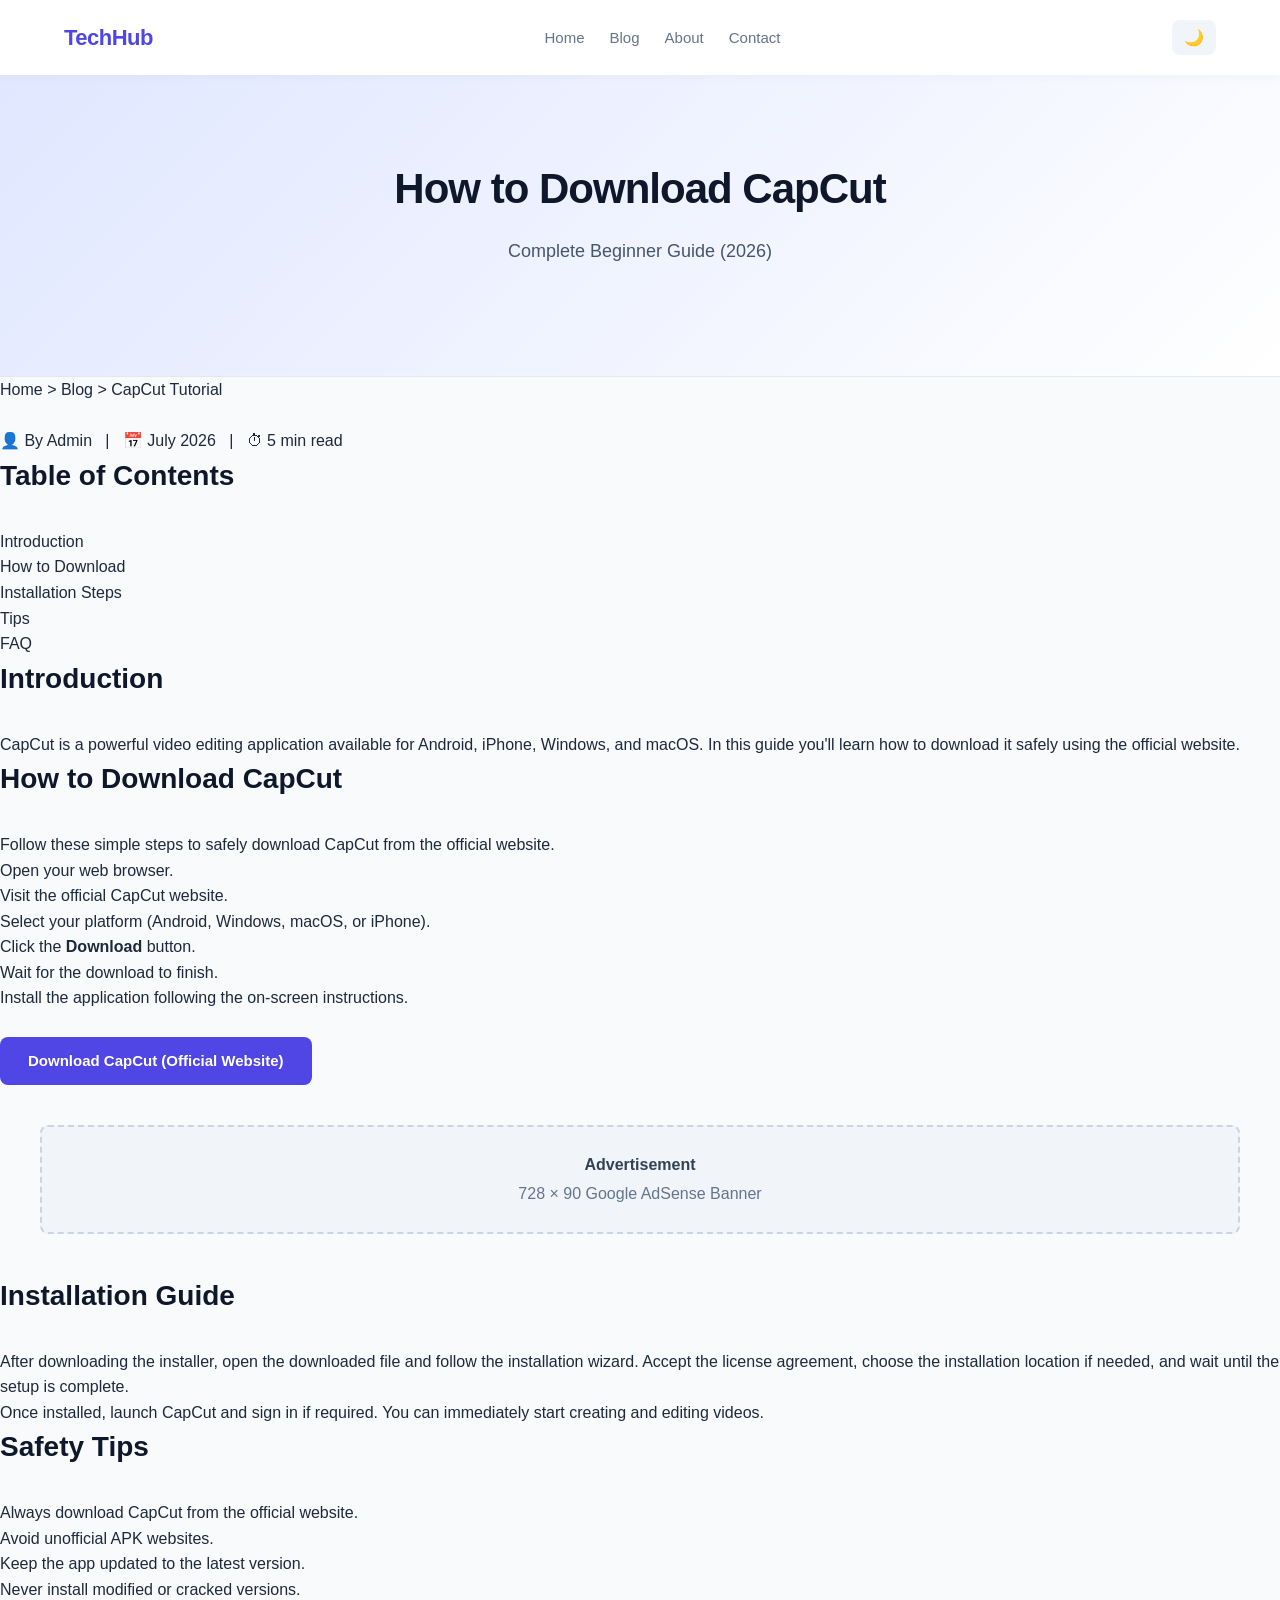
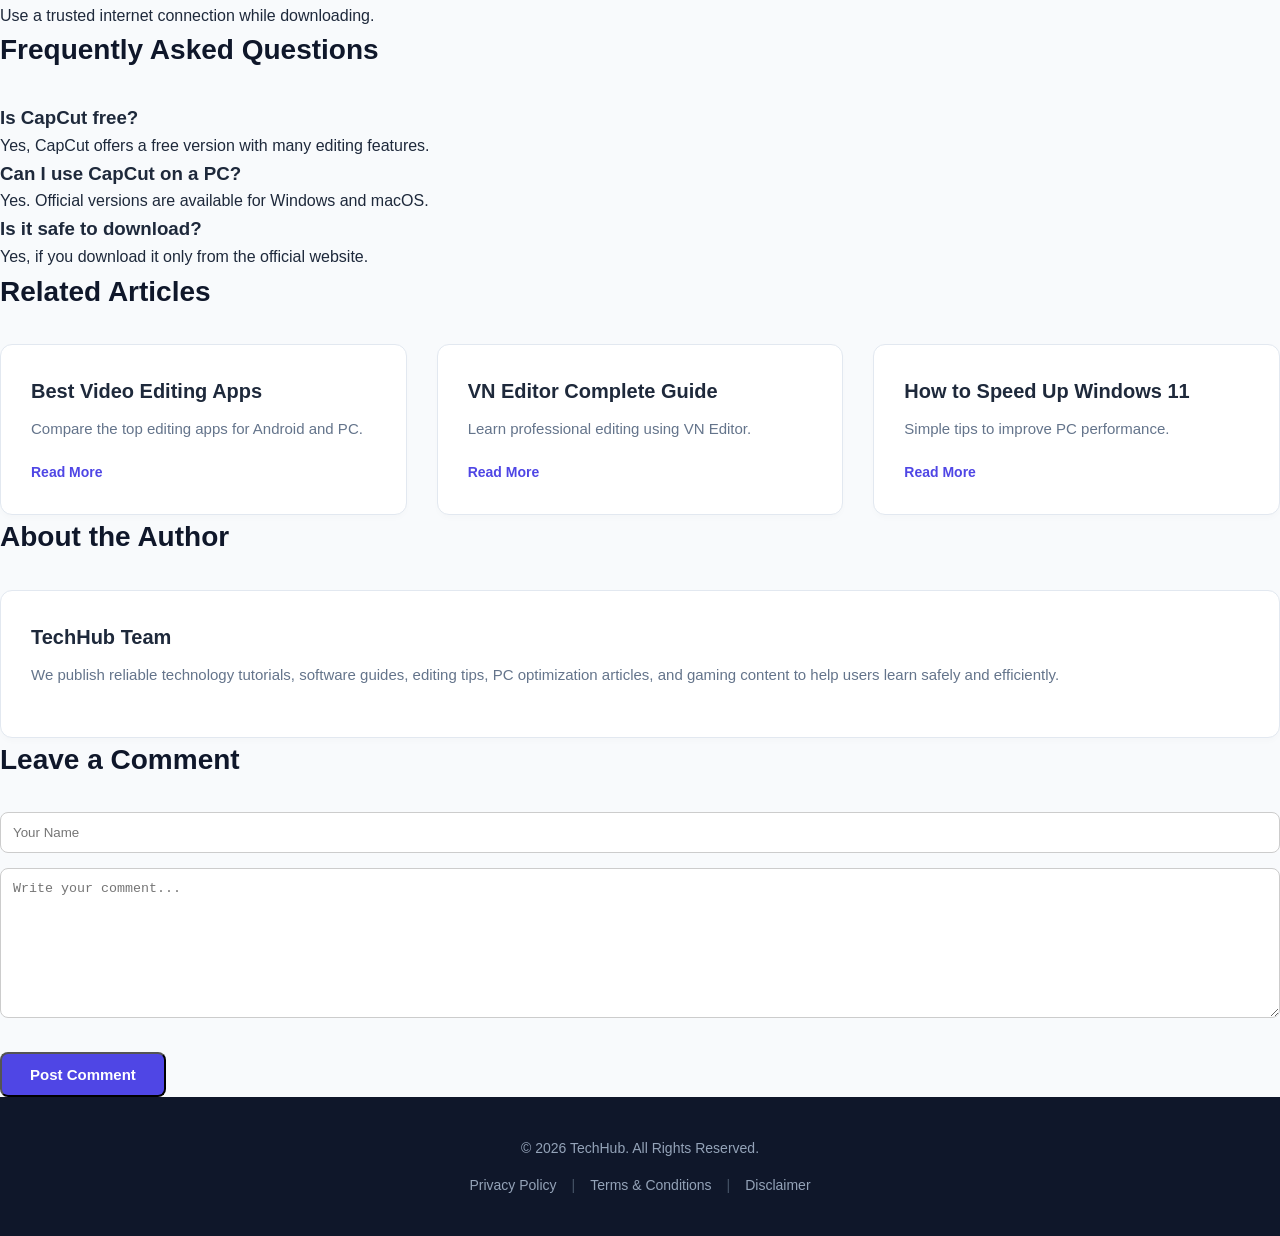
==== post.html @ 94b4a047 "post" ====
<!DOCTYPE html>
<html lang="en">

<head>

<meta charset="UTF-8">
<meta name="viewport" content="width=device-width, initial-scale=1.0">

<title>How to Download CapCut - TechHub</title>

<meta name="description" content="Learn how to safely download CapCut from the official website.">

<link rel="stylesheet" href="style.css">

</head>

<body>

<header>

<div class="logo">
TechHub
</div>

<nav>

<ul>

<li><a href="index.html">Home</a></li>

<li><a href="blog.html">Blog</a></li>

<li><a href="about.html">About</a></li>

<li><a href="contact.html">Contact</a></li>

</ul>

</nav>

<button id="themeToggle">
🌙
</button>

</header>

<section class="hero">

<h1>How to Download CapCut</h1>

<p>
Complete Beginner Guide (2026)
</p>

</section>

<section>

<p>

<a href="index.html">Home</a>

>

<a href="blog.html">Blog</a>

>

CapCut Tutorial

</p>

<br>

<p>

👤 By Admin

&nbsp;&nbsp;|&nbsp;&nbsp;

📅 July 2026

&nbsp;&nbsp;|&nbsp;&nbsp;

⏱ 5 min read

</p>

</section>

<section>

<h2>
Table of Contents
</h2>

<ol>

<li><a href="#intro">Introduction</a></li>

<li><a href="#download">How to Download</a></li>

<li><a href="#install">Installation Steps</a></li>

<li><a href="#tips">Tips</a></li>

<li><a href="#faq">FAQ</a></li>

</ol>

</section>

<section id="intro">

<h2>
Introduction
</h2>

<p>

CapCut is a powerful video editing application available for Android, iPhone, Windows, and macOS. In this guide you'll learn how to download it safely using the official website.

</p>

</section>
<section id="download">

<h2>How to Download CapCut</h2>

<p>

Follow these simple steps to safely download CapCut from the official website.

</p>

<ol>

<li>Open your web browser.</li>

<li>Visit the official CapCut website.</li>

<li>Select your platform (Android, Windows, macOS, or iPhone).</li>

<li>Click the <strong>Download</strong> button.</li>

<li>Wait for the download to finish.</li>

<li>Install the application following the on-screen instructions.</li>

</ol>

<br>

<a href="https://www.capcut.com/download"
target="_blank"
class="btn">

Download CapCut (Official Website)

</a>

</section>

<section class="ad-box">

<h3>Advertisement</h3>

<p>

728 × 90 Google AdSense Banner

</p>

</section>

<section id="install">

<h2>Installation Guide</h2>

<p>

After downloading the installer, open the downloaded file and follow the installation wizard. Accept the license agreement, choose the installation location if needed, and wait until the setup is complete.

</p>

<p>

Once installed, launch CapCut and sign in if required. You can immediately start creating and editing videos.

</p>

</section>

<section id="tips">

<h2>Safety Tips</h2>

<ul>

<li>Always download CapCut from the official website.</li>

<li>Avoid unofficial APK websites.</li>

<li>Keep the app updated to the latest version.</li>

<li>Never install modified or cracked versions.</li>

<li>Use a trusted internet connection while downloading.</li>

</ul>

</section>

<section id="faq">

<h2>Frequently Asked Questions</h2>

<h3>Is CapCut free?</h3>

<p>Yes, CapCut offers a free version with many editing features.</p>

<h3>Can I use CapCut on a PC?</h3>

<p>Yes. Official versions are available for Windows and macOS.</p>

<h3>Is it safe to download?</h3>

<p>Yes, if you download it only from the official website.</p>

</section>
<section>

<h2>Related Articles</h2>

<div class="cards">

<div class="card">

<h3>Best Video Editing Apps</h3>

<p>Compare the top editing apps for Android and PC.</p>

<a href="post.html">Read More</a>

</div>

<div class="card">

<h3>VN Editor Complete Guide</h3>

<p>Learn professional editing using VN Editor.</p>

<a href="post.html">Read More</a>

</div>

<div class="card">

<h3>How to Speed Up Windows 11</h3>

<p>Simple tips to improve PC performance.</p>

<a href="post.html">Read More</a>

</div>

</div>

</section>

<section>

<h2>About the Author</h2>

<div class="card">

<h3>TechHub Team</h3>

<p>
We publish reliable technology tutorials, software guides, editing tips, PC optimization articles, and gaming content to help users learn safely and efficiently.
</p>

</div>

</section>

<section>

<h2>Leave a Comment</h2>

<input type="text" placeholder="Your Name" style="width:100%;padding:12px;margin-bottom:15px;border-radius:8px;border:1px solid #ccc;">

<textarea placeholder="Write your comment..." style="width:100%;height:150px;padding:12px;border-radius:8px;border:1px solid #ccc;"></textarea>

<br><br>

<button class="btn">Post Comment</button>

</section>

<footer>

<p>© 2026 TechHub. All Rights Reserved.</p>

<div>

<a href="privacy.html">Privacy Policy</a> |

<a href="terms.html">Terms & Conditions</a> |

<a href="disclaimer.html">Disclaimer</a>

</div>

</footer>

<script src="script.js"></script>

</body>
</html>
---- style.css ----
/* ==========================================================================
   1. Base Reset & Typography
   ========================================================================== */
* {
  margin: 0;
  padding: 0;
  box-sizing: border-box;
}

body {
  font-family: 'Inter', -apple-system, BlinkMacSystemFont, "Segoe UI", Roboto, sans-serif;
  background-color: #f8fafc;
  color: #1e293b;
  line-height: 1.6;
}

a {
  text-decoration: none;
  color: inherit;
}

/* ==========================================================================
   2. Header & Navigation
   ========================================================================== */
header {
  display: flex;
  justify-content: space-between;
  align-items: center;
  padding: 20px 5%;
  background-color: #ffffff;
  box-shadow: 0 2px 10px rgba(0, 0, 0, 0.03);
  position: sticky;
  top: 0;
  z-index: 100;
}

.logo {
  font-size: 22px;
  font-weight: 800;
  color: #4f46e5; /* Primary Purple/Blue */
  letter-spacing: -0.5px;
}

nav ul {
  display: flex;
  list-style: none;
  gap: 25px;
}

nav ul a {
  font-size: 15px;
  font-weight: 500;
  color: #64748b;
  transition: color 0.2s ease;
}

nav ul a:hover {
  color: #4f46e5;
}

#themeToggle {
  background: #f1f5f9;
  border: none;
  padding: 8px 12px;
  border-radius: 8px;
  cursor: pointer;
  font-size: 16px;
  transition: background 0.2s;
}

#themeToggle:hover {
  background: #e2e8f0;
}

/* ==========================================================================
   3. Hero Section
   ========================================================================== */
.hero {
  text-align: center;
  padding: 80px 20px;
  background: linear-gradient(135deg, #e0e7ff 0%, #ffffff 100%);
  border-bottom: 1px solid #e2e8f0;
}

.hero h1 {
  font-size: 42px;
  font-weight: 800;
  color: #0f172a;
  margin-bottom: 15px;
  letter-spacing: -1px;
}

.hero p {
  font-size: 18px;
  color: #475569;
  max-width: 600px;
  margin: 0 auto 30px auto;
}

.btn {
  display: inline-block;
  background-color: #4f46e5;
  color: white;
  padding: 12px 28px;
  border-radius: 8px;
  font-weight: 600;
  font-size: 15px;
  transition: background-color 0.2s, transform 0.1s;
}

.btn:hover {
  background-color: #4338ca;
}

.btn:active {
  transform: scale(0.98);
}

/* ==========================================================================
   4. Grid Layouts & Cards (Featured / Latest)
   ========================================================================== */
.featured, .latest, .categories {
  max-width: 1200px;
  margin: 60px auto;
  padding: 0 20px;
}

h2 {
  font-size: 28px;
  font-weight: 700;
  color: #0f172a;
  margin-bottom: 30px;
  position: relative;
}

.cards {
  display: grid;
  grid-template-columns: repeat(auto-fit, minmax(300px, 1fr));
  gap: 30px;
}

.card {
  background: #ffffff;
  padding: 30px;
  border-radius: 12px;
  border: 1px solid #e2e8f0;
  box-shadow: 0 4px 6px -1px rgba(0, 0, 0, 0.02);
  transition: transform 0.2s, box-shadow 0.2s;
  display: flex;
  flex-direction: column;
  justify-content: space-between;
}

.card:hover {
  transform: translateY(-4px);
  box-shadow: 0 10px 15px -3px rgba(0, 0, 0, 0.05);
}

.card h3 {
  font-size: 20px;
  font-weight: 600;
  color: #1e293b;
  margin-bottom: 10px;
}

.card p {
  color: #64748b;
  font-size: 15px;
  margin-bottom: 20px;
  flex-grow: 1;
}

.card a {
  font-weight: 600;
  color: #4f46e5;
  font-size: 14px;
  display: inline-block;
  transition: color 0.2s;
}

.card a:hover {
  color: #4338ca;
}

/* ==========================================================================
   5. Categories Filter
   ========================================================================== */
.category-list {
  display: flex;
  flex-wrap: wrap;
  gap: 12px;
}

.category-list span {
  background-color: #ffffff;
  border: 1px solid #cbd5e1;
  padding: 8px 18px;
  border-radius: 20px;
  font-size: 14px;
  font-weight: 500;
  color: #475569;
  cursor: pointer;
  transition: all 0.2s;
}

.category-list span:hover {
  background-color: #4f46e5;
  color: white;
  border-color: #4f46e5;
}

/* ==========================================================================
   6. Sliding Top Ad Banner Styles
   ========================================================================== */
.top-ad-marquee {
  width: 100%;
  background-color: #0f172a;
  color: #f8fafc;
  overflow: hidden;
  white-space: nowrap;
  box-sizing: border-box;
  padding: 10px 0;
  font-size: 14px;
  font-weight: 500;
}

.marquee-content {
  display: inline-block;
  padding-left: 100%;
  animation: marquee 25s linear infinite;
}

@keyframes marquee {
  0% { transform: translate(0, 0); }
  100% { transform: translate(-100%, 0); }
}

.top-ad-marquee:hover .marquee-content {
  animation-play-state: paused;
}

/* Standard/Header Ad Box */
.ad-box {
  max-width: 1200px;
  margin: 40px auto;
  padding: 25px;
  background-color: #f1f5f9;
  border: 2px dashed #cbd5e1;
  border-radius: 8px;
  text-align: center;
  color: #64748b;
}

.ad-box h3 {
  font-size: 16px;
  color: #334155;
  margin-bottom: 4px;
}

/* Large Sidebar Ad Box */
.ad-space.large-ad {
  max-width: 450px;
  min-height: 280px;
  margin: 60px auto;
  padding: 40px;
  display: flex;
  flex-direction: column;
  justify-content: center;
  align-items: center;
  border: 2px dashed #cbd5e1;
  border-radius: 12px;
  background-color: #ffffff;
  color: #64748b;
  text-align: center;
}

.ad-space.large-ad p {
  font-weight: 600;
  margin: 0 0 5px 0;
  color: #334155;
  font-size: 18px;
}

.ad-space.large-ad span {
  font-size: 14px;
  color: #94a3b8;
}

/* ==========================================================================
   7. Fancy Subscribe Card Styles
   ========================================================================== */
.subscribe-card {
  max-width: 450px;
  margin: 0 auto 80px auto;
  padding: 35px;
  background-color: #ffffff;
  border-radius: 16px;
  box-shadow: 0 10px 25px rgba(0, 0, 0, 0.04);
  border: 1px solid #e2e8f0;
}

.subscribe-card h2 {
  font-size: 22px;
  color: #0f172a;
  margin-bottom: 8px;
}

.subscribe-card p {
  font-size: 14px;
  color: #64748b;
  margin-bottom: 24px;
}

.subscribe-form {
  display: flex;
  flex-direction: column;
  gap: 12px;
}

.subscribe-form input[type="email"] {
  width: 100%;
  padding: 12px 16px;
  border: 1px solid #cbd5e1;
  border-radius: 8px;
  font-size: 14px;
  background-color: #f8fafc;
  transition: all 0.3s ease;
}

.subscribe-form input[type="email"]:focus {
  outline: none;
  border-color: #4f46e5;
  background-color: #ffffff;
  box-shadow: 0 0 0 4px rgba(79, 70, 229, 0.1);
}

.subscribe-form button {
  width: 100%;
  padding: 12px;
  background-color: #4f46e5;
  color: white;
  border: none;
  border-radius: 8px;
  font-size: 14px;
  font-weight: 600;
  cursor: pointer;
  transition: background-color 0.2s, transform 0.1s;
}

.subscribe-form button:hover {
  background-color: #4338ca;
}

.subscribe-form button:active {
  transform: scale(0.98);
}

/* ==========================================================================
   8. Footer
   ========================================================================== */
footer {
  background-color: #0f172a;
  color: #94a3b8;
  padding: 40px 20px;
  text-align: center;
  font-size: 14px;
}

footer p {
  margin-bottom: 15px;
}

footer div {
  display: flex;
  justify-content: center;
  gap: 15px;
  color: #475569;
}

footer a {
  color: #94a3b8;
  transition: color 0.2s;
}

footer a:hover {
  color: #f8fafc;
}
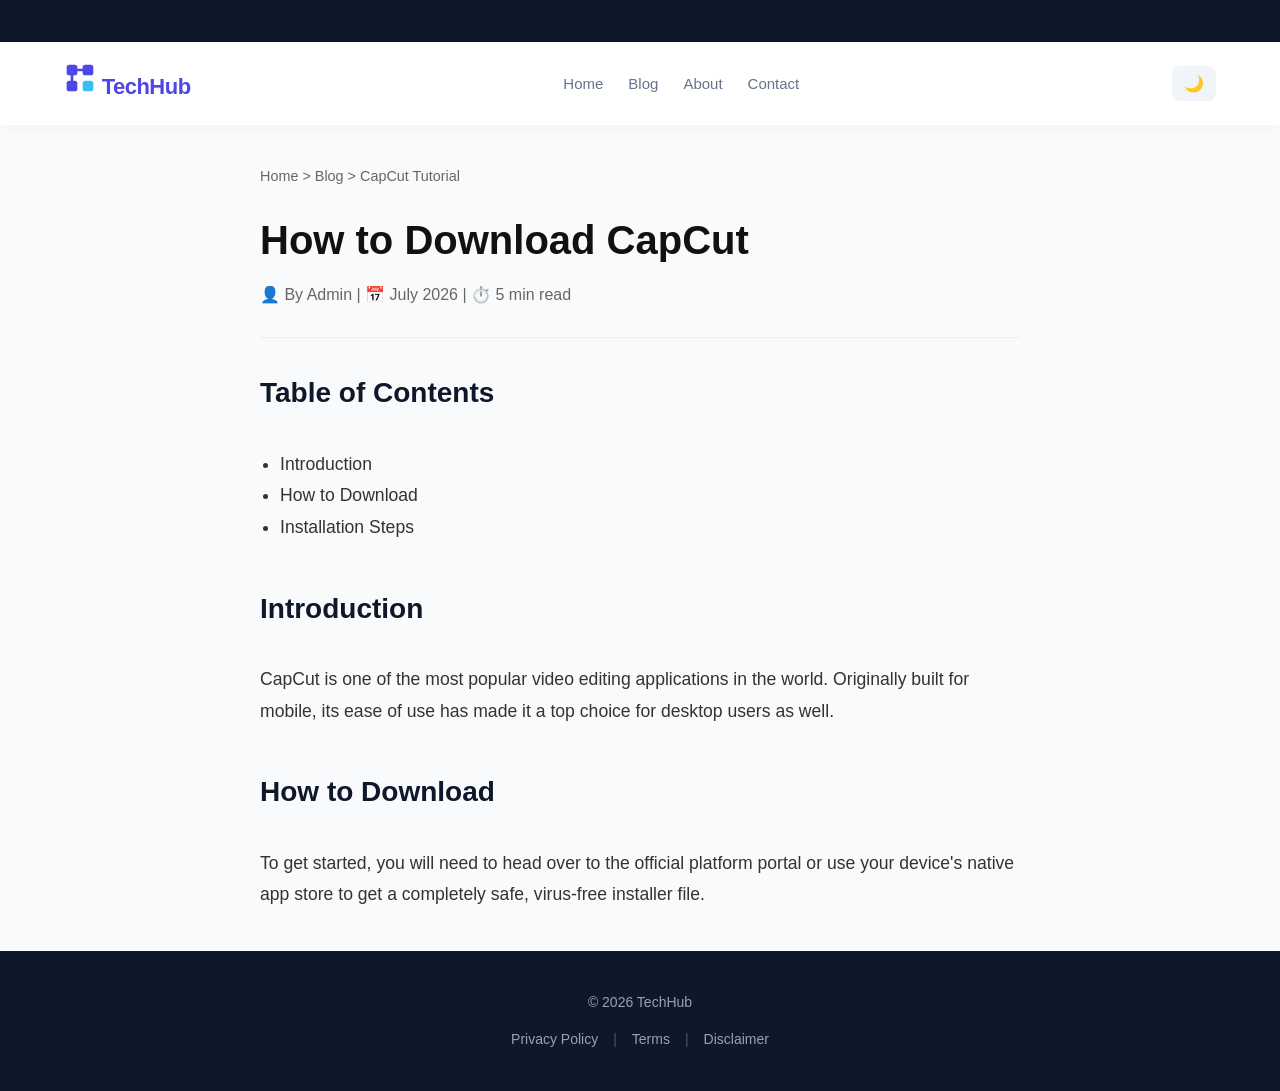
==== commit 2e7a6c4b: "Revise CapCut tutorial with updated content Updated the content and structure of the CapCut tutorial" ====
--- a/post.html
+++ b/post.html
@@ -1,320 +1,90 @@
 <!DOCTYPE html>
 <html lang="en">
+<head>
+    <meta charset="UTF-8">
+    <meta name="viewport" content="width=device-width, initial-scale=1.0">
+    <title>How to Download CapCut - TechHub</title>
+    <meta name="description" content="Complete beginner guide to downloading and installing CapCut.">
+    
+    <link rel="stylesheet" href="style.css"> 
 
-<head>
-
-<meta charset="UTF-8">
-<meta name="viewport" content="width=device-width, initial-scale=1.0">
-
-<title>How to Download CapCut - TechHub</title>
-
-<meta name="description" content="Learn how to safely download CapCut from the official website.">
-
-<link rel="stylesheet" href="style.css">
-
+    <script async src="https://pagead2.googlesyndication.com/pagead/js/adsbygoogle.js?client=ca-pub-2332110455488458"
+     crossorigin="anonymous"></script>
 </head>
-
 <body>
 
+<div class="top-ad-marquee">
+  <div class="marquee-content">
+    <span>🔥 Check out our latest Windows optimization guide! 🔥 Get 50% off premium assets today! 🔥 Join our community forum for live troubleshooting! 🔥</span>
+  </div>
+</div>
+
 <header>
-
 <div class="logo">
-TechHub
+  <a href="index.html" class="logo-link">
+    <svg class="logo-icon" width="32" height="32" viewBox="0 0 24 24" fill="none" xmlns="http://www.w3.org/2000/svg">
+      <rect x="2" y="2" width="8" height="8" rx="2" fill="#4f46e5"/>
+      <rect x="14" y="2" width="8" height="8" rx="2" fill="#4f46e5"/>
+      <rect x="2" y="14" width="8" height="8" rx="2" fill="#4f46e5"/>
+      <rect x="14" y="14" width="8" height="8" rx="2" fill="#38bdf8"/>
+      <path d="M10 6H14" stroke="#4f46e5" stroke-width="2" stroke-linecap="round"/>
+      <path d="M6 10V14" stroke="#4f46e5" stroke-width="2" stroke-linecap="round"/>
+    </svg>
+    <span class="logo-text">Tech<span class="highlight">Hub</span></span>
+  </a>
 </div>
 
 <nav>
-
 <ul>
-
-<li><a href="index.html">Home</a></li>
-
-<li><a href="blog.html">Blog</a></li>
-
-<li><a href="about.html">About</a></li>
-
-<li><a href="contact.html">Contact</a></li>
-
+  <li><a href="index.html">Home</a></li>
+  <li><a href="blog.html">Blog</a></li>
+  <li><a href="about.html">About</a></li>
+  <li><a href="contact.html">Contact</a></li>
 </ul>
-
 </nav>
 
-<button id="themeToggle">
-🌙
-</button>
-
+<button id="themeToggle">🌙</button>
 </header>
 
-<section class="hero">
+<main class="main-container" style="max-width: 800px; margin: 40px auto; padding: 0 20px;">
+  
+  <p class="breadcrumb" style="color: #666; font-size: 0.9rem; margin-bottom: 20px;">
+    Home > Blog > CapCut Tutorial
+  </p>
+  
+  <h1 style="font-size: 2.5rem; margin-bottom: 10px; color: #111;">How to Download CapCut</h1>
+  <p class="post-meta" style="color: #666; margin-bottom: 30px;">
+    👤 By Admin | 📅 July 2026 | ⏱️ 5 min read
+  </p>
 
-<h1>How to Download CapCut</h1>
+  <hr style="border: 0; border-top: 1px solid #eee; margin-bottom: 30px;">
 
-<p>
-Complete Beginner Guide (2026)
-</p>
+  <div class="post-content" style="line-height: 1.8; color: #333; font-size: 1.1rem;">
+    <h2>Table of Contents</h2>
+    <ul style="margin-bottom: 30px; padding-left: 20px;">
+      <li><a href="#introduction">Introduction</a></li>
+      <li><a href="#download">How to Download</a></li>
+      <li><a href="#installation">Installation Steps</a></li>
+    </ul>
 
-</section>
+    <h2 id="introduction" style="margin-top: 40px;">Introduction</h2>
+    <p>CapCut is one of the most popular video editing applications in the world. Originally built for mobile, its ease of use has made it a top choice for desktop users as well.</p>
 
-<section>
+    <h2 id="download" style="margin-top: 40px;">How to Download</h2>
+    <p>To get started, you will need to head over to the official platform portal or use your device's native app store to get a completely safe, virus-free installer file.</p>
+  </div>
 
-<p>
-
-<a href="index.html">Home</a>
-
->
-
-<a href="blog.html">Blog</a>
-
->
-
-CapCut Tutorial
-
-</p>
-
-<br>
-
-<p>
-
-👤 By Admin
-
-&nbsp;&nbsp;|&nbsp;&nbsp;
-
-📅 July 2026
-
-&nbsp;&nbsp;|&nbsp;&nbsp;
-
-⏱ 5 min read
-
-</p>
-
-</section>
-
-<section>
-
-<h2>
-Table of Contents
-</h2>
-
-<ol>
-
-<li><a href="#intro">Introduction</a></li>
-
-<li><a href="#download">How to Download</a></li>
-
-<li><a href="#install">Installation Steps</a></li>
-
-<li><a href="#tips">Tips</a></li>
-
-<li><a href="#faq">FAQ</a></li>
-
-</ol>
-
-</section>
-
-<section id="intro">
-
-<h2>
-Introduction
-</h2>
-
-<p>
-
-CapCut is a powerful video editing application available for Android, iPhone, Windows, and macOS. In this guide you'll learn how to download it safely using the official website.
-
-</p>
-
-</section>
-<section id="download">
-
-<h2>How to Download CapCut</h2>
-
-<p>
-
-Follow these simple steps to safely download CapCut from the official website.
-
-</p>
-
-<ol>
-
-<li>Open your web browser.</li>
-
-<li>Visit the official CapCut website.</li>
-
-<li>Select your platform (Android, Windows, macOS, or iPhone).</li>
-
-<li>Click the <strong>Download</strong> button.</li>
-
-<li>Wait for the download to finish.</li>
-
-<li>Install the application following the on-screen instructions.</li>
-
-</ol>
-
-<br>
-
-<a href="https://www.capcut.com/download"
-target="_blank"
-class="btn">
-
-Download CapCut (Official Website)
-
-</a>
-
-</section>
-
-<section class="ad-box">
-
-<h3>Advertisement</h3>
-
-<p>
-
-728 × 90 Google AdSense Banner
-
-</p>
-
-</section>
-
-<section id="install">
-
-<h2>Installation Guide</h2>
-
-<p>
-
-After downloading the installer, open the downloaded file and follow the installation wizard. Accept the license agreement, choose the installation location if needed, and wait until the setup is complete.
-
-</p>
-
-<p>
-
-Once installed, launch CapCut and sign in if required. You can immediately start creating and editing videos.
-
-</p>
-
-</section>
-
-<section id="tips">
-
-<h2>Safety Tips</h2>
-
-<ul>
-
-<li>Always download CapCut from the official website.</li>
-
-<li>Avoid unofficial APK websites.</li>
-
-<li>Keep the app updated to the latest version.</li>
-
-<li>Never install modified or cracked versions.</li>
-
-<li>Use a trusted internet connection while downloading.</li>
-
-</ul>
-
-</section>
-
-<section id="faq">
-
-<h2>Frequently Asked Questions</h2>
-
-<h3>Is CapCut free?</h3>
-
-<p>Yes, CapCut offers a free version with many editing features.</p>
-
-<h3>Can I use CapCut on a PC?</h3>
-
-<p>Yes. Official versions are available for Windows and macOS.</p>
-
-<h3>Is it safe to download?</h3>
-
-<p>Yes, if you download it only from the official website.</p>
-
-</section>
-<section>
-
-<h2>Related Articles</h2>
-
-<div class="cards">
-
-<div class="card">
-
-<h3>Best Video Editing Apps</h3>
-
-<p>Compare the top editing apps for Android and PC.</p>
-
-<a href="post.html">Read More</a>
-
-</div>
-
-<div class="card">
-
-<h3>VN Editor Complete Guide</h3>
-
-<p>Learn professional editing using VN Editor.</p>
-
-<a href="post.html">Read More</a>
-
-</div>
-
-<div class="card">
-
-<h3>How to Speed Up Windows 11</h3>
-
-<p>Simple tips to improve PC performance.</p>
-
-<a href="post.html">Read More</a>
-
-</div>
-
-</div>
-
-</section>
-
-<section>
-
-<h2>About the Author</h2>
-
-<div class="card">
-
-<h3>TechHub Team</h3>
-
-<p>
-We publish reliable technology tutorials, software guides, editing tips, PC optimization articles, and gaming content to help users learn safely and efficiently.
-</p>
-
-</div>
-
-</section>
-
-<section>
-
-<h2>Leave a Comment</h2>
-
-<input type="text" placeholder="Your Name" style="width:100%;padding:12px;margin-bottom:15px;border-radius:8px;border:1px solid #ccc;">
-
-<textarea placeholder="Write your comment..." style="width:100%;height:150px;padding:12px;border-radius:8px;border:1px solid #ccc;"></textarea>
-
-<br><br>
-
-<button class="btn">Post Comment</button>
-
-</section>
+</main>
 
 <footer>
-
-<p>© 2026 TechHub. All Rights Reserved.</p>
-
-<div>
-
-<a href="privacy.html">Privacy Policy</a> |
-
-<a href="terms.html">Terms & Conditions</a> |
-
-<a href="disclaimer.html">Disclaimer</a>
-
-</div>
-
+  <p>© 2026 TechHub</p>
+  <div>
+    <a href="privacy.html">Privacy Policy</a> | 
+    <a href="terms.html">Terms</a> | 
+    <a href="disclaimer.html">Disclaimer</a>
+  </div>
 </footer>
 
 <script src="script.js"></script>
-
 </body>
-</html>+</html>
